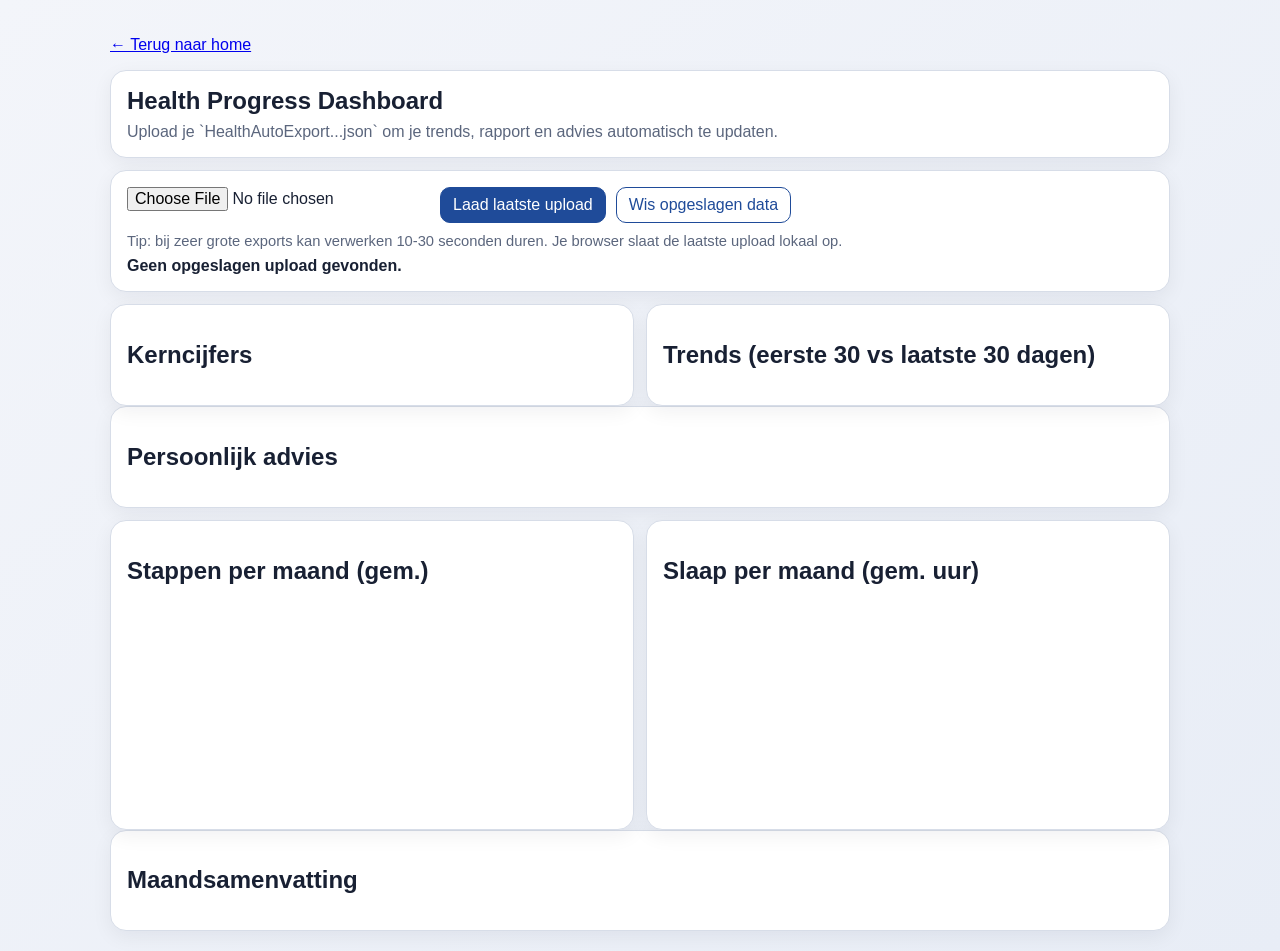
==== health-dashboard.html @ 895ba004 "Add homepage hub and interactive health dashboard with upload analysis" ====
<!doctype html>
<html lang="nl">
  <head>
    <meta charset="UTF-8" />
    <meta name="viewport" content="width=device-width, initial-scale=1.0" />
    <title>Health Progress Dashboard</title>
    <link rel="stylesheet" href="health-dashboard.css" />
  </head>
  <body>
    <main class="wrap">
      <p><a href="index.html">← Terug naar home</a></p>
      <section class="hero card">
        <h1>Health Progress Dashboard</h1>
        <p>Upload je `HealthAutoExport...json` om je trends, rapport en advies automatisch te updaten.</p>
      </section>

      <section class="card uploader">
        <div class="upload-row">
          <input id="jsonInput" type="file" accept="application/json,.json" />
          <button id="loadSavedBtn" type="button">Laad laatste upload</button>
          <button id="clearSavedBtn" type="button" class="ghost">Wis opgeslagen data</button>
        </div>
        <p class="hint">
          Tip: bij zeer grote exports kan verwerken 10-30 seconden duren. Je browser slaat de laatste upload lokaal op.
        </p>
        <p id="status" class="status">Nog geen bestand geladen.</p>
      </section>

      <section class="grid">
        <section class="card">
          <h2>Kerncijfers</h2>
          <div id="kpis" class="kpis"></div>
        </section>

        <section class="card">
          <h2>Trends (eerste 30 vs laatste 30 dagen)</h2>
          <div id="trendTable"></div>
        </section>
      </section>

      <section class="card">
        <h2>Persoonlijk advies</h2>
        <ul id="adviceList" class="advice"></ul>
      </section>

      <section class="grid charts">
        <section class="card">
          <h2>Stappen per maand (gem.)</h2>
          <div id="stepsChart" class="chart"></div>
        </section>
        <section class="card">
          <h2>Slaap per maand (gem. uur)</h2>
          <div id="sleepChart" class="chart"></div>
        </section>
      </section>

      <section class="card">
        <h2>Maandsamenvatting</h2>
        <div class="table-wrap">
          <table id="monthlyTable">
            <thead></thead>
            <tbody></tbody>
          </table>
        </div>
      </section>
    </main>

    <script src="health-dashboard.js"></script>
  </body>
</html>
---- health-dashboard.css ----
:root {
  --bg: #eef1f6;
  --card: #ffffff;
  --line: #d7dde8;
  --text: #182033;
  --muted: #5b667d;
  --accent: #1f4b99;
  --ok: #1d7a52;
  --warn: #9a6b10;
}

* {
  box-sizing: border-box;
}

body {
  margin: 0;
  font-family: "Segoe UI", "Avenir Next", sans-serif;
  background: linear-gradient(140deg, #f3f5fa, #e8edf6);
  color: var(--text);
}

.wrap {
  max-width: 1100px;
  margin: 0 auto;
  padding: 20px;
}

.card {
  background: var(--card);
  border: 1px solid var(--line);
  border-radius: 16px;
  padding: 16px;
  box-shadow: 0 6px 20px rgba(16, 24, 40, 0.06);
}

.hero h1 {
  margin: 0;
}

.hero p {
  margin: 8px 0 0;
  color: var(--muted);
}

.uploader {
  margin-top: 12px;
}

.upload-row {
  display: flex;
  gap: 10px;
  flex-wrap: wrap;
}

button,
input[type="file"] {
  font: inherit;
}

button {
  border: 1px solid var(--accent);
  color: #fff;
  background: var(--accent);
  padding: 8px 12px;
  border-radius: 10px;
  cursor: pointer;
}

button.ghost {
  background: #fff;
  color: var(--accent);
}

.hint {
  color: var(--muted);
  margin: 10px 0 0;
  font-size: 0.92rem;
}

.status {
  margin: 8px 0 0;
  font-weight: 600;
}

.grid {
  margin-top: 12px;
  display: grid;
  gap: 12px;
  grid-template-columns: 1fr 1fr;
}

.kpis {
  display: grid;
  grid-template-columns: repeat(2, minmax(0, 1fr));
  gap: 10px;
}

.kpi {
  border: 1px solid var(--line);
  border-radius: 10px;
  padding: 10px;
}

.kpi .label {
  display: block;
  color: var(--muted);
  font-size: 0.86rem;
}

.kpi .value {
  display: block;
  margin-top: 4px;
  font-size: 1.1rem;
  font-weight: 700;
}

.table-wrap {
  overflow: auto;
}

table {
  width: 100%;
  border-collapse: collapse;
}

th,
td {
  border-bottom: 1px solid var(--line);
  text-align: left;
  padding: 8px 6px;
  font-size: 0.92rem;
}

th {
  color: var(--muted);
  font-weight: 600;
}

.advice {
  margin: 0;
  padding-left: 20px;
  line-height: 1.45;
}

.chart {
  width: 100%;
  height: 220px;
}

.chart svg {
  width: 100%;
  height: 100%;
}

.axis {
  stroke: #b7c0d0;
  stroke-width: 1;
}

.line {
  fill: none;
  stroke: var(--accent);
  stroke-width: 2.5;
}

.dot {
  fill: var(--accent);
}

.charts .card h2 {
  margin-bottom: 8px;
}

@media (max-width: 900px) {
  .grid {
    grid-template-columns: 1fr;
  }

  .kpis {
    grid-template-columns: 1fr;
  }
}
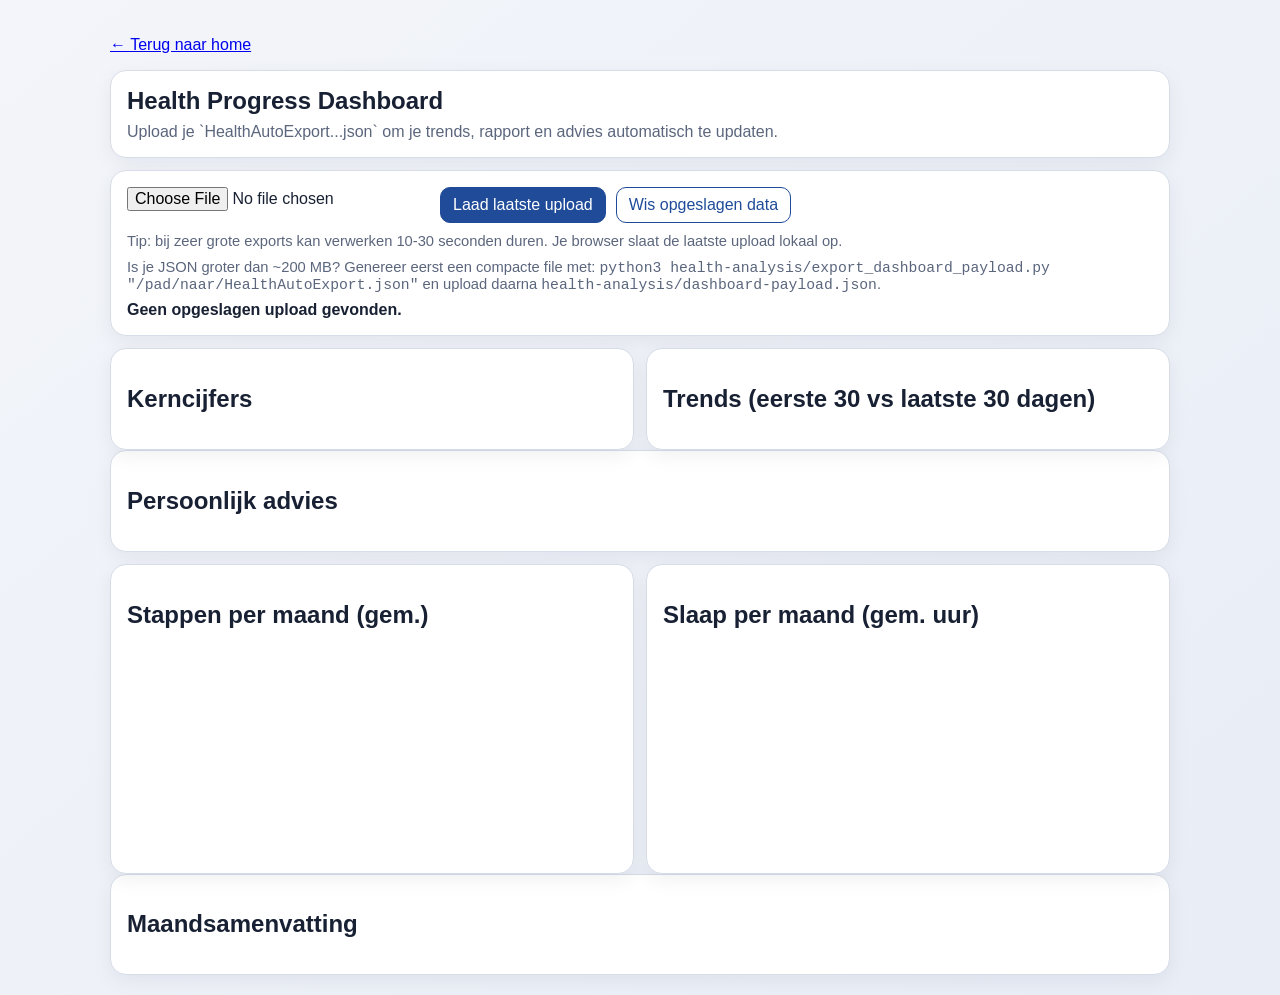
==== commit 32cfb8cc: "Support large health exports via compact dashboard payload" ====
--- a/health-dashboard.html
+++ b/health-dashboard.html
@@ -22,6 +22,11 @@
         </div>
         <p class="hint">
           Tip: bij zeer grote exports kan verwerken 10-30 seconden duren. Je browser slaat de laatste upload lokaal op.
+        </p>
+        <p class="hint">
+          Is je JSON groter dan ~200 MB? Genereer eerst een compacte file met:
+          <code>python3 health-analysis/export_dashboard_payload.py "/pad/naar/HealthAutoExport.json"</code>
+          en upload daarna <code>health-analysis/dashboard-payload.json</code>.
         </p>
         <p id="status" class="status">Nog geen bestand geladen.</p>
       </section>
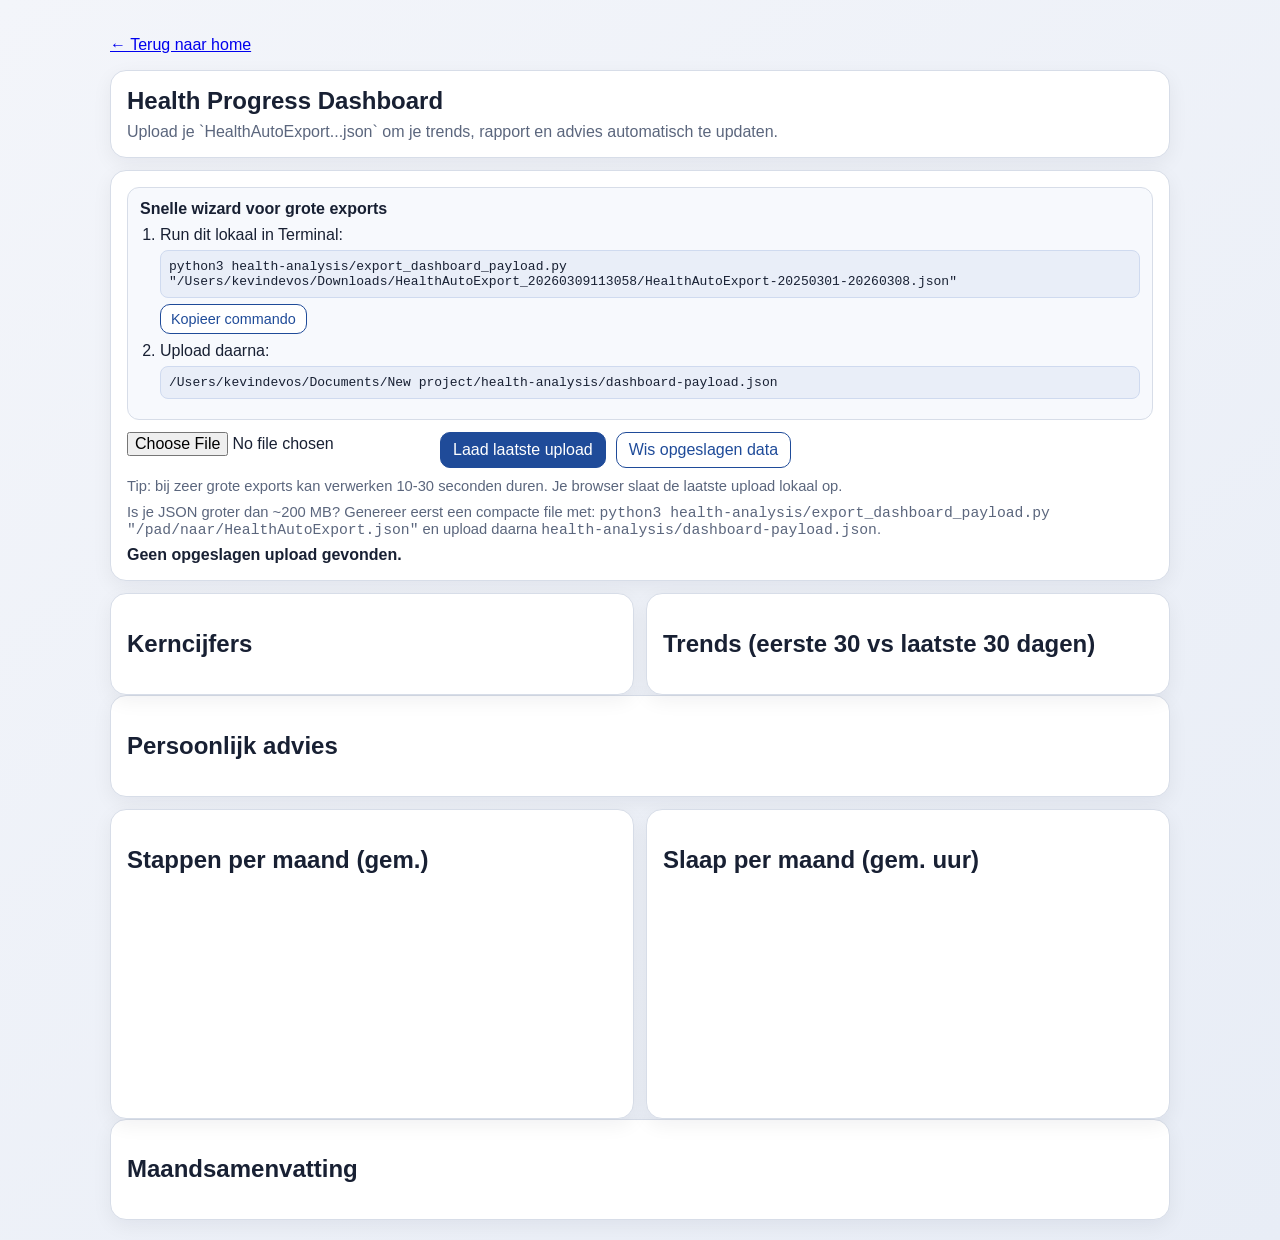
==== commit d63e04fd: "Add guided large-export wizard to health dashboard" ====
--- a/health-dashboard.html
+++ b/health-dashboard.html
@@ -15,6 +15,20 @@
       </section>
 
       <section class="card uploader">
+        <div class="wizard">
+          <h3>Snelle wizard voor grote exports</h3>
+          <ol>
+            <li>
+              Run dit lokaal in Terminal:
+              <code id="wizardCmd">python3 health-analysis/export_dashboard_payload.py "/Users/kevindevos/Downloads/HealthAutoExport_20260309113058/HealthAutoExport-20250301-20260308.json"</code>
+              <button id="copyWizardCmdBtn" type="button" class="ghost small">Kopieer commando</button>
+            </li>
+            <li>
+              Upload daarna:
+              <code>/Users/kevindevos/Documents/New project/health-analysis/dashboard-payload.json</code>
+            </li>
+          </ol>
+        </div>
         <div class="upload-row">
           <input id="jsonInput" type="file" accept="application/json,.json" />
           <button id="loadSavedBtn" type="button">Laad laatste upload</button>
--- a/health-dashboard.css
+++ b/health-dashboard.css
@@ -47,6 +47,39 @@
   margin-top: 12px;
 }
 
+.wizard {
+  border: 1px solid var(--line);
+  background: #f7f9fd;
+  border-radius: 12px;
+  padding: 12px;
+  margin-bottom: 12px;
+}
+
+.wizard h3 {
+  margin: 0 0 8px;
+  font-size: 1rem;
+}
+
+.wizard ol {
+  margin: 0;
+  padding-left: 20px;
+}
+
+.wizard li {
+  margin-bottom: 8px;
+  color: var(--text);
+}
+
+.wizard code {
+  display: block;
+  margin-top: 6px;
+  background: #e9eef8;
+  border: 1px solid #cfdaef;
+  border-radius: 8px;
+  padding: 8px;
+  overflow-wrap: anywhere;
+}
+
 .upload-row {
   display: flex;
   gap: 10px;
@@ -72,6 +105,12 @@
   color: var(--accent);
 }
 
+button.small {
+  margin-top: 6px;
+  padding: 6px 10px;
+  font-size: 0.9rem;
+}
+
 .hint {
   color: var(--muted);
   margin: 10px 0 0;
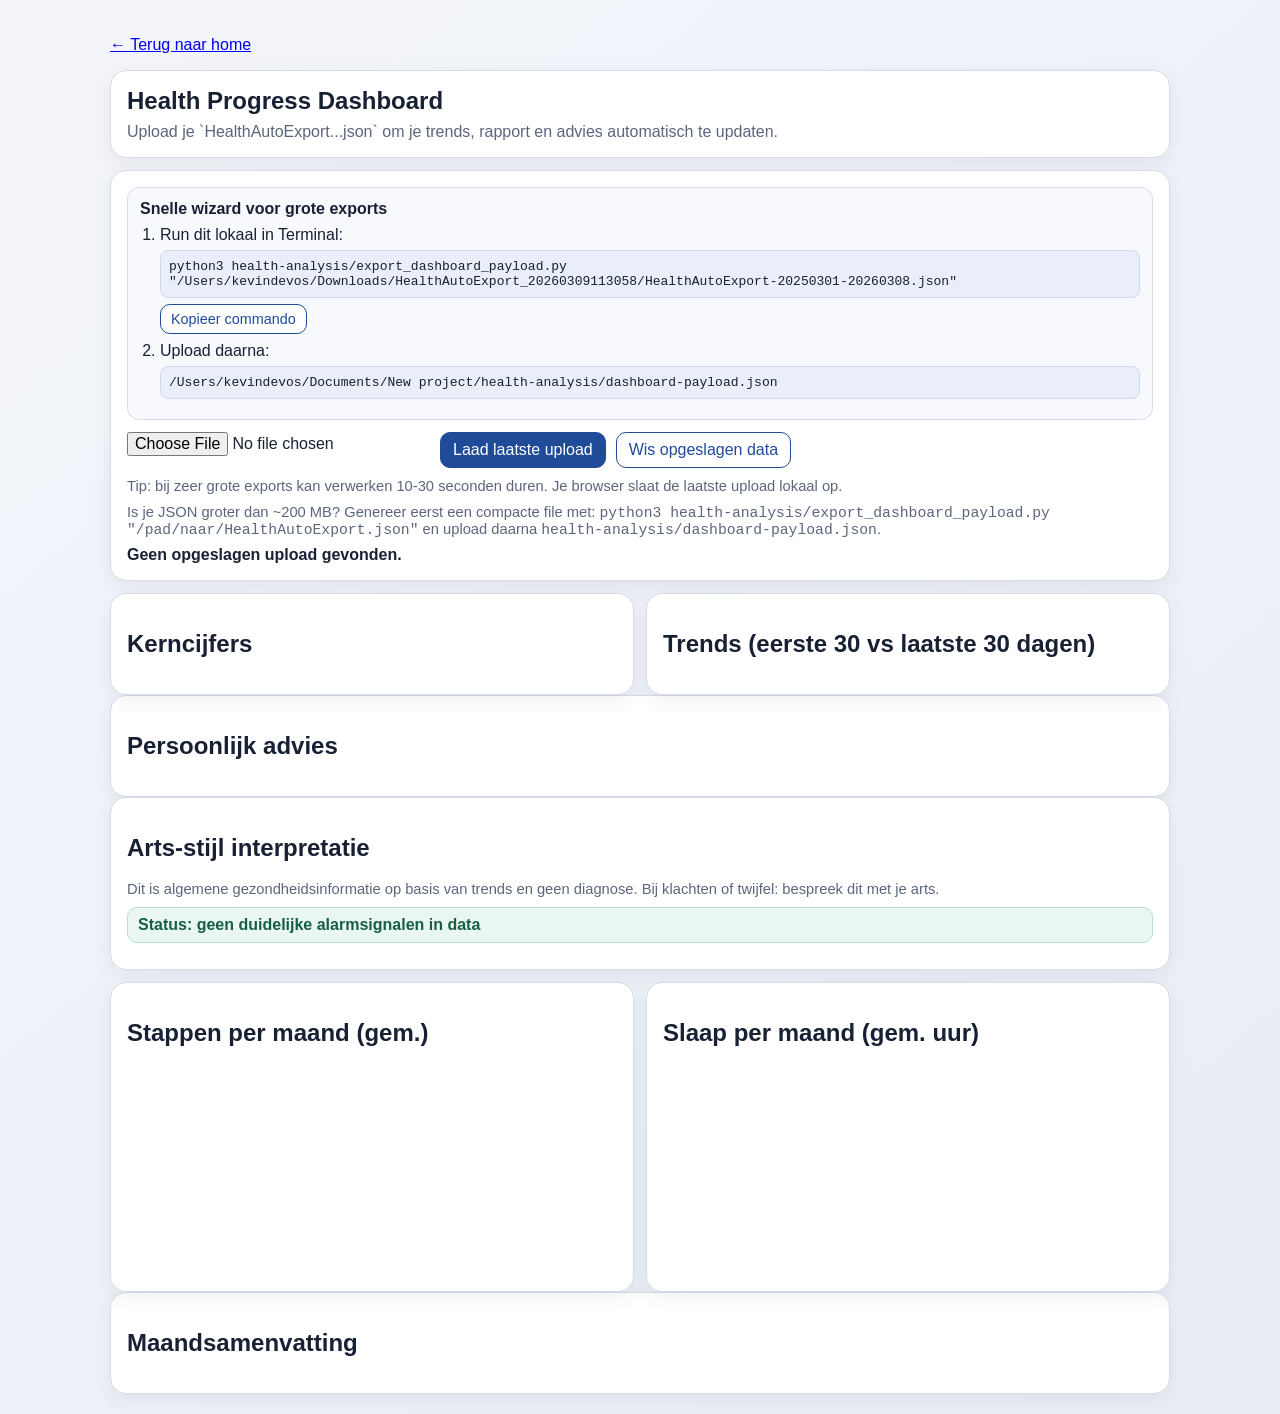
==== commit 2da2cad9: "Add doctor-style interpretation and medical alert guidance" ====
--- a/health-dashboard.html
+++ b/health-dashboard.html
@@ -62,6 +62,15 @@
         <ul id="adviceList" class="advice"></ul>
       </section>
 
+      <section class="card">
+        <h2>Arts-stijl interpretatie</h2>
+        <p class="medical-note">
+          Dit is algemene gezondheidsinformatie op basis van trends en geen diagnose. Bij klachten of twijfel: bespreek dit met je arts.
+        </p>
+        <p id="doctorSeverity" class="severity severity-green">Status: geen duidelijke alarmsignalen in data</p>
+        <ul id="doctorAdviceList" class="advice"></ul>
+      </section>
+
       <section class="grid charts">
         <section class="card">
           <h2>Stappen per maand (gem.)</h2>
--- a/health-dashboard.css
+++ b/health-dashboard.css
@@ -182,6 +182,38 @@
   line-height: 1.45;
 }
 
+.medical-note {
+  margin: 0 0 10px;
+  color: var(--muted);
+  font-size: 0.92rem;
+}
+
+.severity {
+  border: 1px solid;
+  border-radius: 10px;
+  padding: 8px 10px;
+  font-weight: 700;
+  margin: 0 0 10px;
+}
+
+.severity-green {
+  color: #165f43;
+  background: #e9f7f0;
+  border-color: #badfcd;
+}
+
+.severity-amber {
+  color: #7b5105;
+  background: #fff6df;
+  border-color: #efd7a0;
+}
+
+.severity-red {
+  color: #7d1f1f;
+  background: #fdebec;
+  border-color: #efb9be;
+}
+
 .chart {
   width: 100%;
   height: 220px;
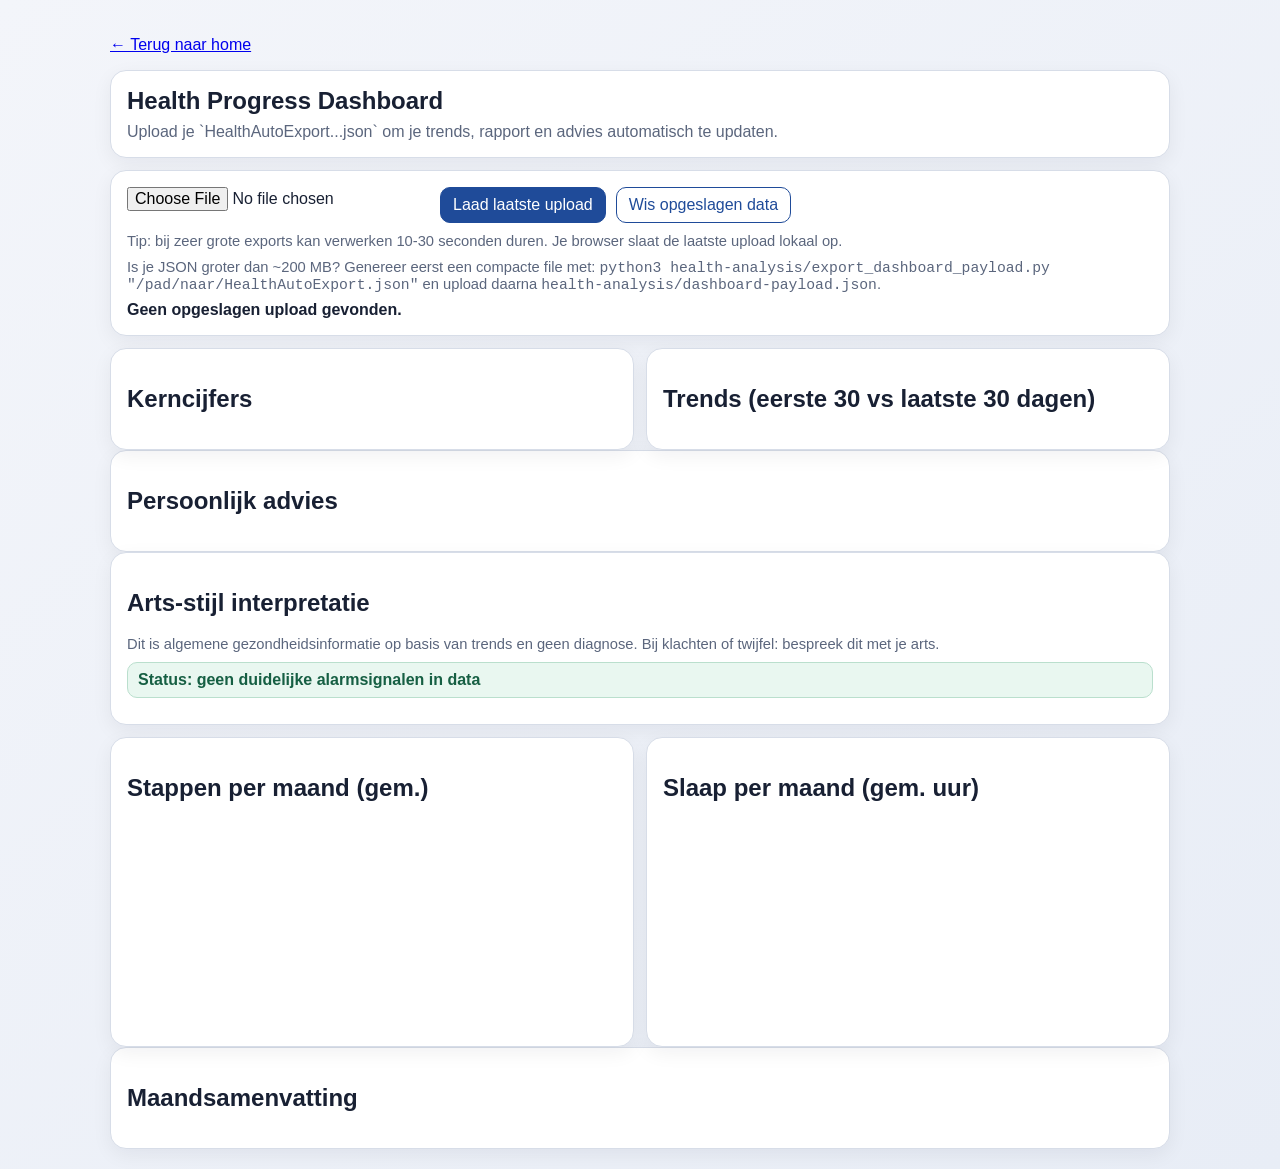
==== commit 1a1629b1: "Remove large-export wizard from health dashboard UI" ====
--- a/health-dashboard.html
+++ b/health-dashboard.html
@@ -15,20 +15,6 @@
       </section>
 
       <section class="card uploader">
-        <div class="wizard">
-          <h3>Snelle wizard voor grote exports</h3>
-          <ol>
-            <li>
-              Run dit lokaal in Terminal:
-              <code id="wizardCmd">python3 health-analysis/export_dashboard_payload.py "/Users/kevindevos/Downloads/HealthAutoExport_20260309113058/HealthAutoExport-20250301-20260308.json"</code>
-              <button id="copyWizardCmdBtn" type="button" class="ghost small">Kopieer commando</button>
-            </li>
-            <li>
-              Upload daarna:
-              <code>/Users/kevindevos/Documents/New project/health-analysis/dashboard-payload.json</code>
-            </li>
-          </ol>
-        </div>
         <div class="upload-row">
           <input id="jsonInput" type="file" accept="application/json,.json" />
           <button id="loadSavedBtn" type="button">Laad laatste upload</button>
--- a/health-dashboard.css
+++ b/health-dashboard.css
@@ -47,39 +47,6 @@
   margin-top: 12px;
 }
 
-.wizard {
-  border: 1px solid var(--line);
-  background: #f7f9fd;
-  border-radius: 12px;
-  padding: 12px;
-  margin-bottom: 12px;
-}
-
-.wizard h3 {
-  margin: 0 0 8px;
-  font-size: 1rem;
-}
-
-.wizard ol {
-  margin: 0;
-  padding-left: 20px;
-}
-
-.wizard li {
-  margin-bottom: 8px;
-  color: var(--text);
-}
-
-.wizard code {
-  display: block;
-  margin-top: 6px;
-  background: #e9eef8;
-  border: 1px solid #cfdaef;
-  border-radius: 8px;
-  padding: 8px;
-  overflow-wrap: anywhere;
-}
-
 .upload-row {
   display: flex;
   gap: 10px;
@@ -105,12 +72,6 @@
   color: var(--accent);
 }
 
-button.small {
-  margin-top: 6px;
-  padding: 6px 10px;
-  font-size: 0.9rem;
-}
-
 .hint {
   color: var(--muted);
   margin: 10px 0 0;
